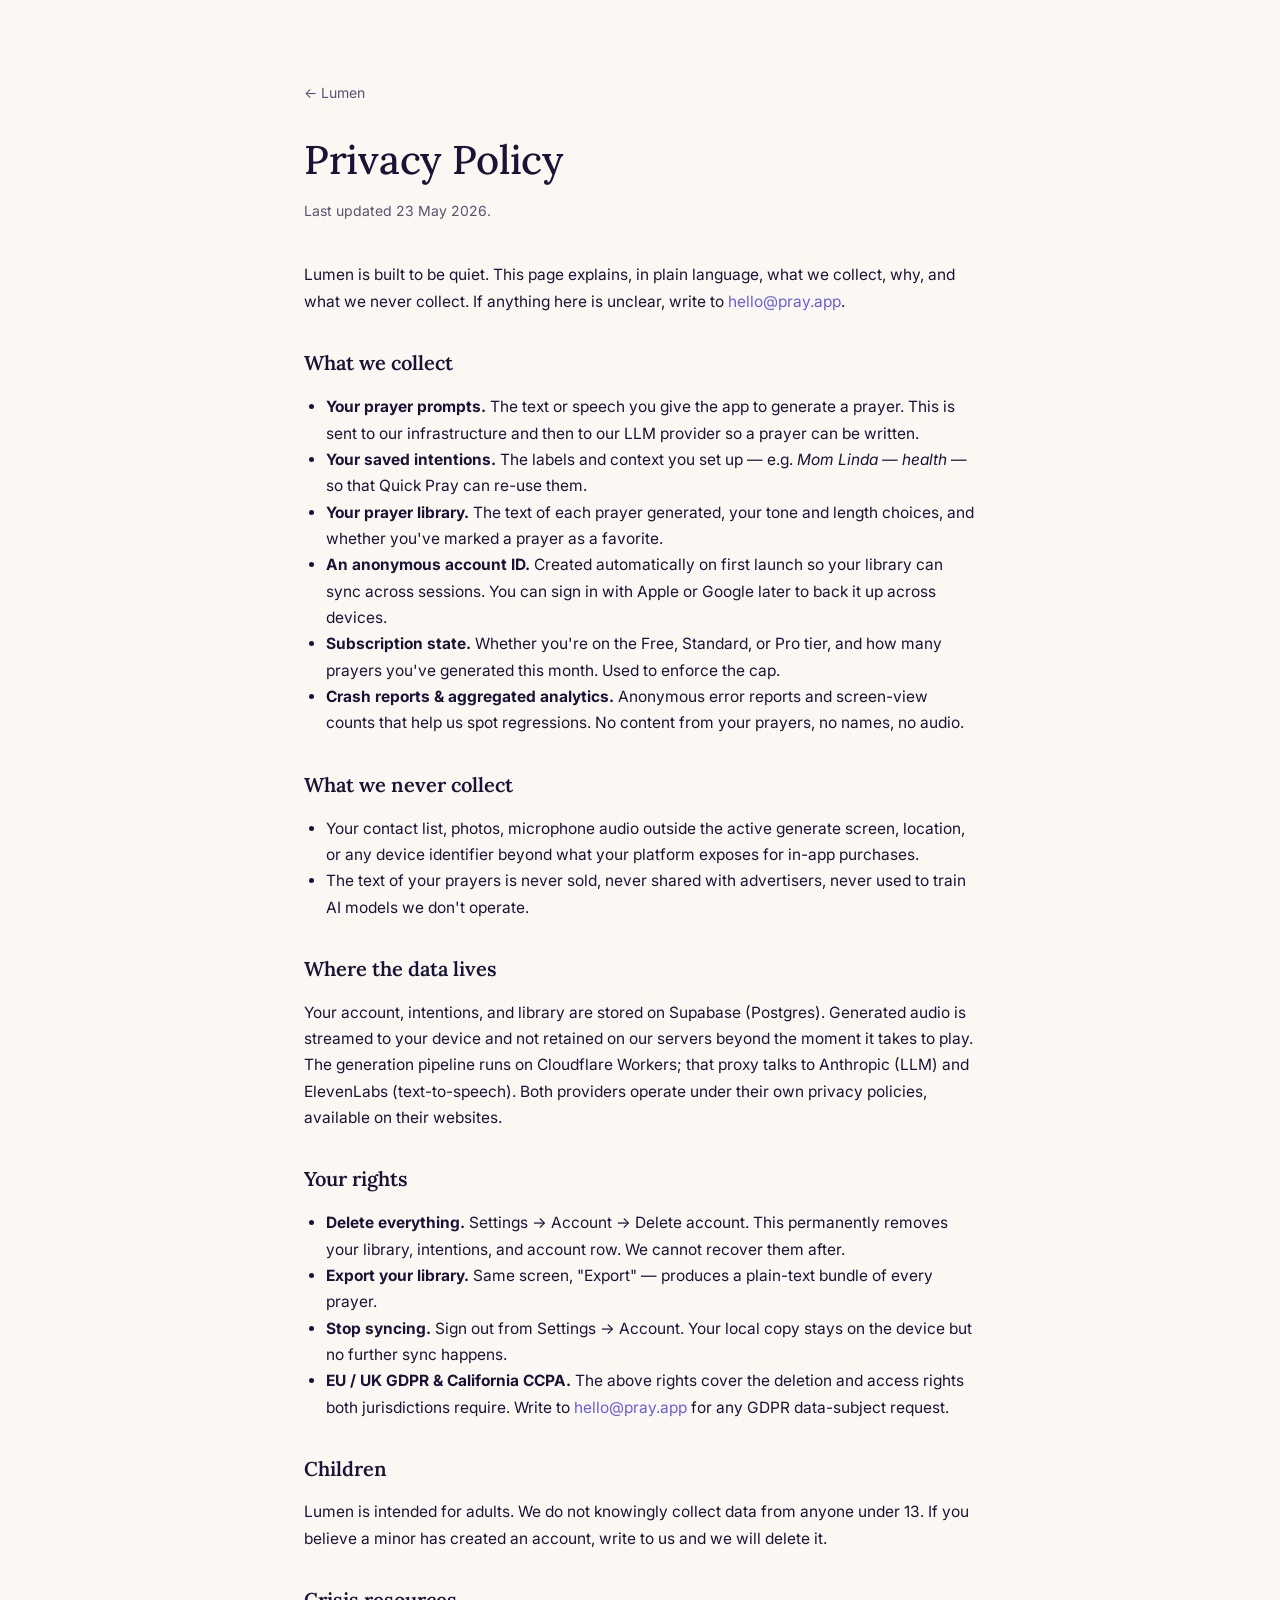
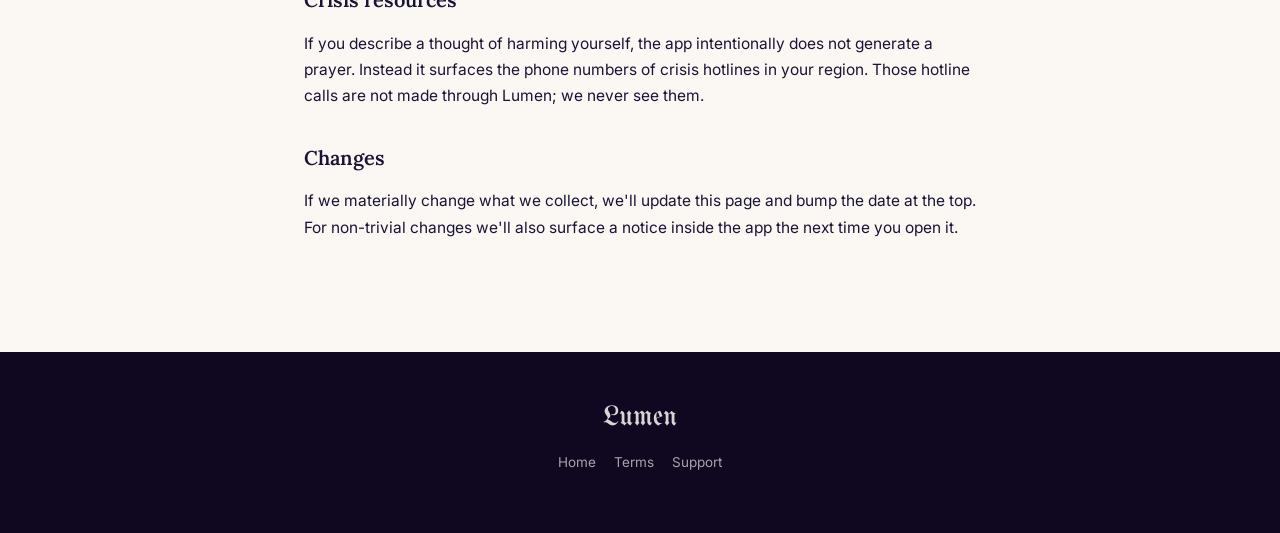
==== privacy.html @ 2f71410c "Lumen — landing, privacy, terms, support" ====
<!doctype html>
<html lang="en">
<head>
<meta charset="utf-8">
<meta name="viewport" content="width=device-width, initial-scale=1">
<title>Privacy Policy — Lumen</title>
<meta name="description" content="What Lumen collects, what it doesn't, and your rights.">
<meta name="theme-color" content="#0F0820">
<link rel="icon" href="/assets/favicon.svg" type="image/svg+xml">
<link rel="stylesheet" href="https://fonts.googleapis.com/css2?family=Inter:wght@400;500;600&family=Lora:wght@400;500;600&family=UnifrakturMaguntia&display=swap">
<link rel="stylesheet" href="/assets/style.css">
</head>
<body>

<article class="longform">
  <a href="/" class="back">← Lumen</a>
  <h1>Privacy Policy</h1>
  <p class="updated">Last updated 23 May 2026.</p>

  <p>Lumen is built to be quiet. This page explains, in plain language, what we collect, why, and what we never collect. If anything here is unclear, write to <a href="mailto:hello@pray.app">hello@pray.app</a>.</p>

  <h2>What we collect</h2>
  <ul>
    <li><strong>Your prayer prompts.</strong> The text or speech you give the app to generate a prayer. This is sent to our infrastructure and then to our LLM provider so a prayer can be written.</li>
    <li><strong>Your saved intentions.</strong> The labels and context you set up — e.g. <em>Mom Linda — health</em> — so that Quick Pray can re-use them.</li>
    <li><strong>Your prayer library.</strong> The text of each prayer generated, your tone and length choices, and whether you've marked a prayer as a favorite.</li>
    <li><strong>An anonymous account ID.</strong> Created automatically on first launch so your library can sync across sessions. You can sign in with Apple or Google later to back it up across devices.</li>
    <li><strong>Subscription state.</strong> Whether you're on the Free, Standard, or Pro tier, and how many prayers you've generated this month. Used to enforce the cap.</li>
    <li><strong>Crash reports &amp; aggregated analytics.</strong> Anonymous error reports and screen-view counts that help us spot regressions. No content from your prayers, no names, no audio.</li>
  </ul>

  <h2>What we never collect</h2>
  <ul>
    <li>Your contact list, photos, microphone audio outside the active generate screen, location, or any device identifier beyond what your platform exposes for in-app purchases.</li>
    <li>The text of your prayers is never sold, never shared with advertisers, never used to train AI models we don't operate.</li>
  </ul>

  <h2>Where the data lives</h2>
  <p>Your account, intentions, and library are stored on Supabase (Postgres). Generated audio is streamed to your device and not retained on our servers beyond the moment it takes to play. The generation pipeline runs on Cloudflare Workers; that proxy talks to Anthropic (LLM) and ElevenLabs (text-to-speech). Both providers operate under their own privacy policies, available on their websites.</p>

  <h2>Your rights</h2>
  <ul>
    <li><strong>Delete everything.</strong> Settings → Account → Delete account. This permanently removes your library, intentions, and account row. We cannot recover them after.</li>
    <li><strong>Export your library.</strong> Same screen, "Export" — produces a plain-text bundle of every prayer.</li>
    <li><strong>Stop syncing.</strong> Sign out from Settings → Account. Your local copy stays on the device but no further sync happens.</li>
    <li><strong>EU / UK GDPR &amp; California CCPA.</strong> The above rights cover the deletion and access rights both jurisdictions require. Write to <a href="mailto:hello@pray.app">hello@pray.app</a> for any GDPR data-subject request.</li>
  </ul>

  <h2>Children</h2>
  <p>Lumen is intended for adults. We do not knowingly collect data from anyone under 13. If you believe a minor has created an account, write to us and we will delete it.</p>

  <h2>Crisis resources</h2>
  <p>If you describe a thought of harming yourself, the app intentionally does not generate a prayer. Instead it surfaces the phone numbers of crisis hotlines in your region. Those hotline calls are not made through Lumen; we never see them.</p>

  <h2>Changes</h2>
  <p>If we materially change what we collect, we'll update this page and bump the date at the top. For non-trivial changes we'll also surface a notice inside the app the next time you open it.</p>
</article>

<footer>
  <span class="word-mini">Lumen</span>
  <nav>
    <a href="/">Home</a>
    <a href="/terms.html">Terms</a>
    <a href="/support.html">Support</a>
  </nav>
</footer>

</body>
</html>
---- assets/style.css ----
/* Pray — single-product landing styles.
   Mirrors the in-app theme: violet primary, parchment cream, Lora
   serif for headings, Inter for body. */

:root {
  --violet: #6B5DD8;
  --violet-deep: #3C1E6E;
  --indigo: #180E38;
  --indigo-deeper: #0F0820;
  --cream: #FBF8F3;
  --cream-soft: #F3EFE7;
  --ink: #1A1336;
  --ink-soft: #5B5070;
  --gold: #C9A961;
  --line: rgba(26, 19, 54, 0.08);

  --font-display: 'Lora', 'Iowan Old Style', Georgia, serif;
  --font-body: 'Inter', -apple-system, BlinkMacSystemFont,
               'Segoe UI', Roboto, sans-serif;
  --font-blackletter: 'UnifrakturMaguntia', 'Old English Text MT', serif;

  --max-w: 920px;
  --r-md: 14px;
}

* { box-sizing: border-box; }
html, body { margin: 0; padding: 0; }

body {
  font-family: var(--font-body);
  color: var(--ink);
  background: var(--cream);
  line-height: 1.55;
  -webkit-font-smoothing: antialiased;
  font-feature-settings: 'kern' 1, 'liga' 1;
}

a {
  color: var(--violet);
  text-decoration: none;
  border-bottom: 1px solid transparent;
  transition: border-color 120ms ease;
}
a:hover { border-bottom-color: currentColor; }

.container {
  max-width: var(--max-w);
  margin: 0 auto;
  padding: 0 24px;
}

/* --- Hero --- */
.hero {
  background:
    radial-gradient(circle at 50% 35%, rgba(107, 93, 216, 0.85), transparent 60%),
    linear-gradient(180deg, var(--indigo) 0%, var(--indigo-deeper) 100%);
  color: var(--cream);
  padding: 96px 24px 80px;
  text-align: center;
  position: relative;
  overflow: hidden;
}
.hero nav {
  position: absolute;
  top: 24px; left: 0; right: 0;
  display: flex;
  justify-content: center;
  gap: 28px;
  font-size: 14px;
  font-weight: 500;
  letter-spacing: 0.4px;
}
.hero nav a {
  color: rgba(251, 248, 243, 0.7);
  border: none;
}
.hero nav a:hover { color: var(--cream); }

.wordmark {
  font-family: var(--font-blackletter);
  font-size: clamp(72px, 12vw, 128px);
  line-height: 1;
  letter-spacing: 1px;
  color: var(--cream);
  margin: 24px 0 12px;
}

.hero h1 {
  font-family: var(--font-display);
  font-size: clamp(28px, 4.4vw, 44px);
  font-weight: 500;
  line-height: 1.18;
  letter-spacing: -0.4px;
  margin: 12px auto 16px;
  max-width: 18ch;
  color: var(--cream);
}

.hero p.lead {
  font-size: clamp(16px, 2.1vw, 19px);
  line-height: 1.55;
  max-width: 30ch;
  margin: 0 auto 36px;
  color: rgba(251, 248, 243, 0.78);
}

.cta-row {
  display: flex;
  gap: 12px;
  justify-content: center;
  flex-wrap: wrap;
}
.cta {
  display: inline-flex;
  align-items: center;
  gap: 8px;
  background: var(--cream);
  color: var(--indigo-deeper);
  padding: 12px 22px;
  border-radius: 999px;
  font-weight: 600;
  font-size: 15px;
  border: none;
}
.cta.outline {
  background: transparent;
  color: var(--cream);
  border: 1px solid rgba(251, 248, 243, 0.4);
}

/* --- Sections --- */
section { padding: 88px 24px; }
section h2 {
  font-family: var(--font-display);
  font-size: clamp(26px, 3.4vw, 36px);
  font-weight: 500;
  letter-spacing: -0.3px;
  line-height: 1.2;
  margin: 0 auto 12px;
  text-align: center;
  max-width: 22ch;
}
section .sub {
  text-align: center;
  color: var(--ink-soft);
  max-width: 50ch;
  margin: 0 auto 56px;
  font-size: 16px;
}

.steps,
.why-grid,
.pricing-grid {
  display: grid;
  gap: 20px;
  max-width: var(--max-w);
  margin: 0 auto;
}
.steps { grid-template-columns: repeat(auto-fit, minmax(220px, 1fr)); }
.why-grid { grid-template-columns: repeat(auto-fit, minmax(260px, 1fr)); }
.pricing-grid { grid-template-columns: repeat(auto-fit, minmax(260px, 1fr)); }

.step, .why-card, .tier {
  background: white;
  border-radius: var(--r-md);
  padding: 28px;
  border: 1px solid var(--line);
}
.tier { padding: 32px; display: flex; flex-direction: column; }
.step .num {
  font-family: var(--font-display);
  font-size: 36px;
  font-weight: 500;
  color: var(--violet);
  line-height: 1;
  margin-bottom: 12px;
}
.step h3, .why-card h3 {
  font-family: var(--font-display);
  font-size: 18px;
  font-weight: 600;
  margin: 0 0 8px;
}
.step p, .why-card p {
  margin: 0;
  color: var(--ink-soft);
  font-size: 14.5px;
  line-height: 1.55;
}

.why { background: var(--cream-soft); }
.why-card { background: var(--cream); }

.tier.featured { border: 2px solid var(--violet); position: relative; }
.tier.featured::before {
  content: 'Most popular';
  position: absolute;
  top: -12px;
  left: 50%;
  transform: translateX(-50%);
  background: var(--violet);
  color: var(--cream);
  font-size: 11px;
  letter-spacing: 1px;
  font-weight: 600;
  padding: 4px 12px;
  border-radius: 999px;
  text-transform: uppercase;
}
.tier h3 {
  font-family: var(--font-display);
  font-size: 22px;
  font-weight: 500;
  margin: 0 0 6px;
}
.tier .price {
  font-family: var(--font-display);
  font-size: 32px;
  font-weight: 500;
  margin: 0 0 8px;
}
.tier .price small { font-size: 14px; color: var(--ink-soft); font-weight: 400; }
.tier ul {
  list-style: none;
  padding: 0;
  margin: 12px 0 0;
  font-size: 14.5px;
  color: var(--ink-soft);
}
.tier ul li {
  padding: 6px 0;
  border-bottom: 1px solid var(--line);
}
.tier ul li:last-child { border-bottom: none; }

footer {
  background: var(--indigo-deeper);
  color: rgba(251, 248, 243, 0.6);
  text-align: center;
  padding: 44px 24px;
  font-size: 13.5px;
}
footer .word-mini {
  font-family: var(--font-blackletter);
  font-size: 28px;
  color: rgba(251, 248, 243, 0.85);
  display: block;
  margin-bottom: 12px;
}
footer nav {
  display: flex;
  justify-content: center;
  gap: 18px;
  flex-wrap: wrap;
  margin-bottom: 16px;
}
footer nav a {
  color: rgba(251, 248, 243, 0.65);
  border: none;
}
footer nav a:hover { color: var(--cream); }

/* Long-form pages */
.longform { max-width: 720px; margin: 0 auto; padding: 80px 24px 96px; }
.longform h1 {
  font-family: var(--font-display);
  font-size: clamp(28px, 4vw, 40px);
  font-weight: 500;
  letter-spacing: -0.3px;
  margin: 0 0 8px;
}
.longform .updated { color: var(--ink-soft); font-size: 14px; margin: 0 0 40px; }
.longform h2 {
  font-family: var(--font-display);
  font-size: 20px;
  font-weight: 600;
  margin: 32px 0 8px;
}
.longform p, .longform li {
  font-size: 15.5px;
  line-height: 1.7;
  color: var(--ink);
}
.longform ul { padding-left: 22px; }
.longform .back { display: inline-block; margin-bottom: 24px; font-size: 14px; color: var(--ink-soft); }

@media (prefers-color-scheme: dark) {
  body { background: var(--indigo-deeper); color: var(--cream); }
  .why { background: var(--indigo); }
  .why-card, .tier, .step { background: rgba(251, 248, 243, 0.04); border-color: rgba(251, 248, 243, 0.12); }
  .why-card p, .step p, .tier ul { color: rgba(251, 248, 243, 0.7); }
  .tier ul li { border-color: rgba(251, 248, 243, 0.08); }
  .longform { color: var(--cream); }
  .longform .updated { color: rgba(251, 248, 243, 0.6); }
  .longform h1, .longform h2 { color: var(--cream); }
  .longform p, .longform li { color: rgba(251, 248, 243, 0.8); }
  .longform a { color: #9B8FD1; }
}
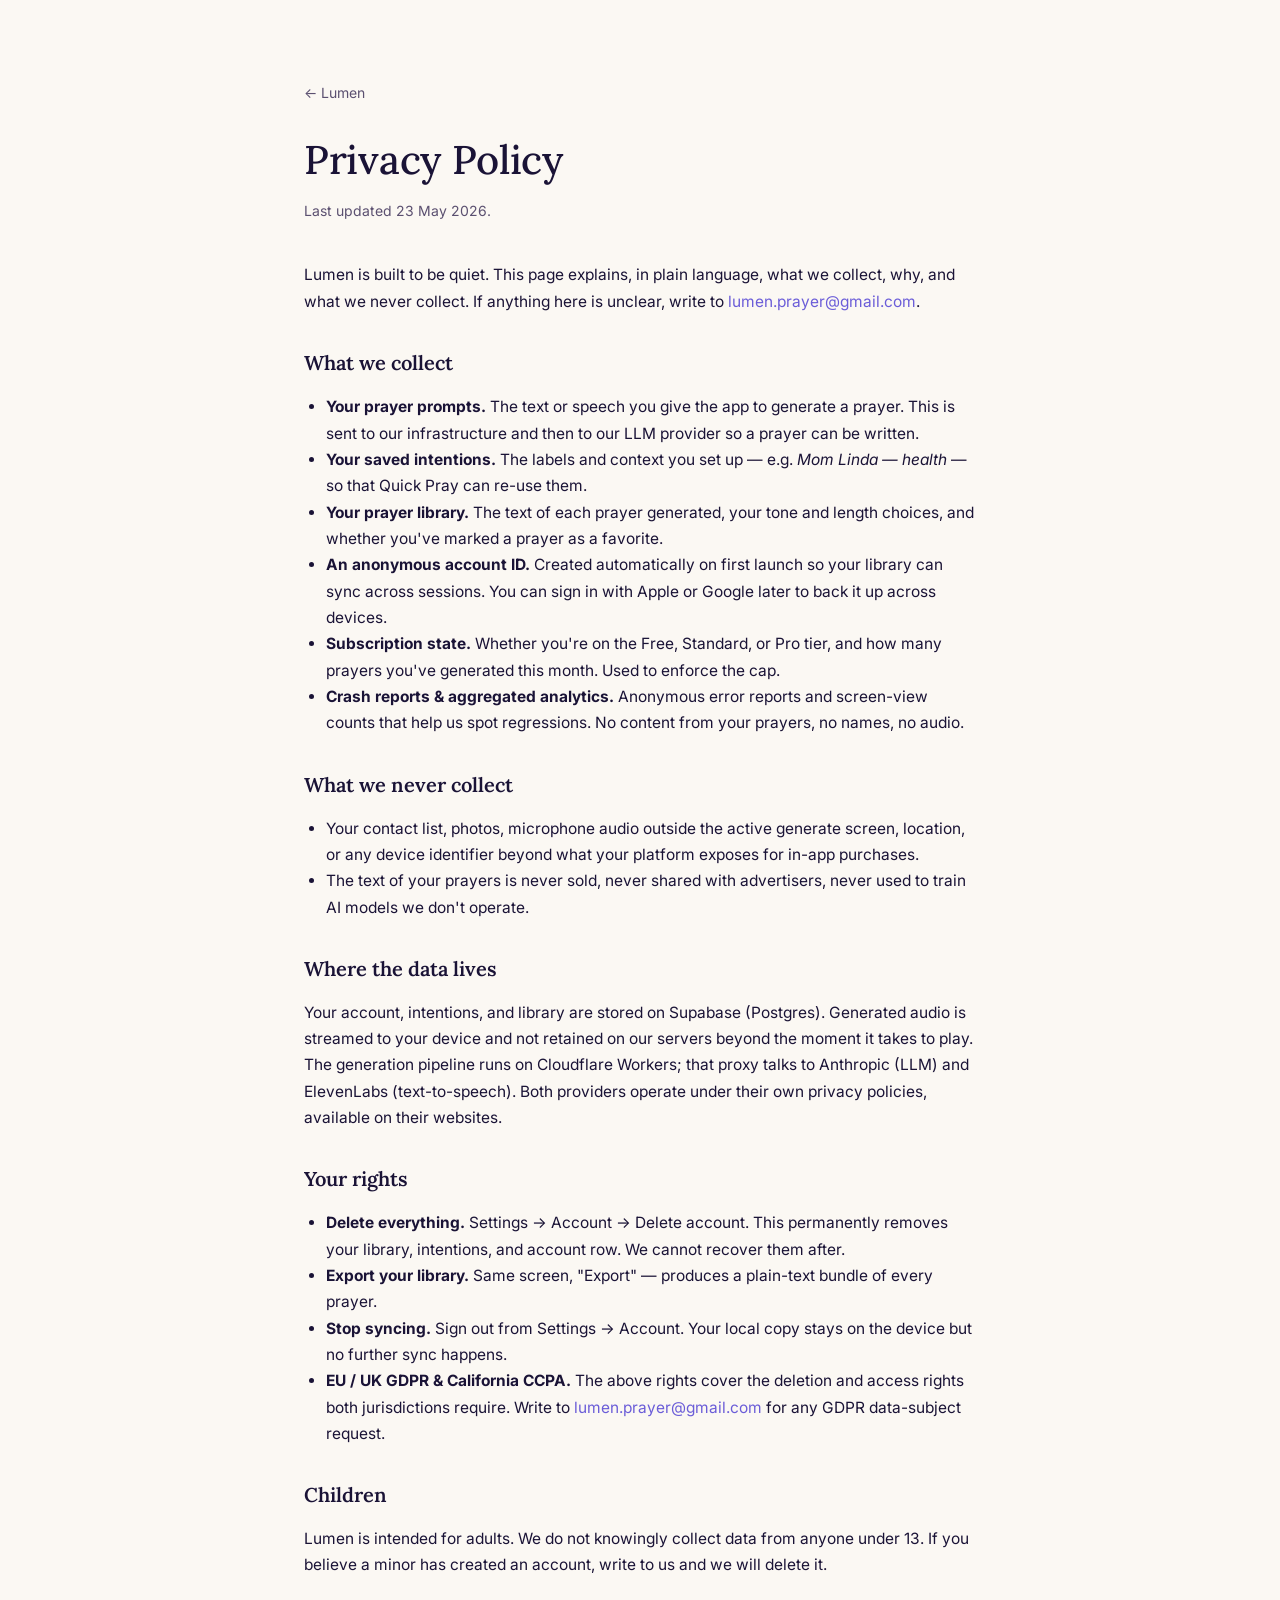
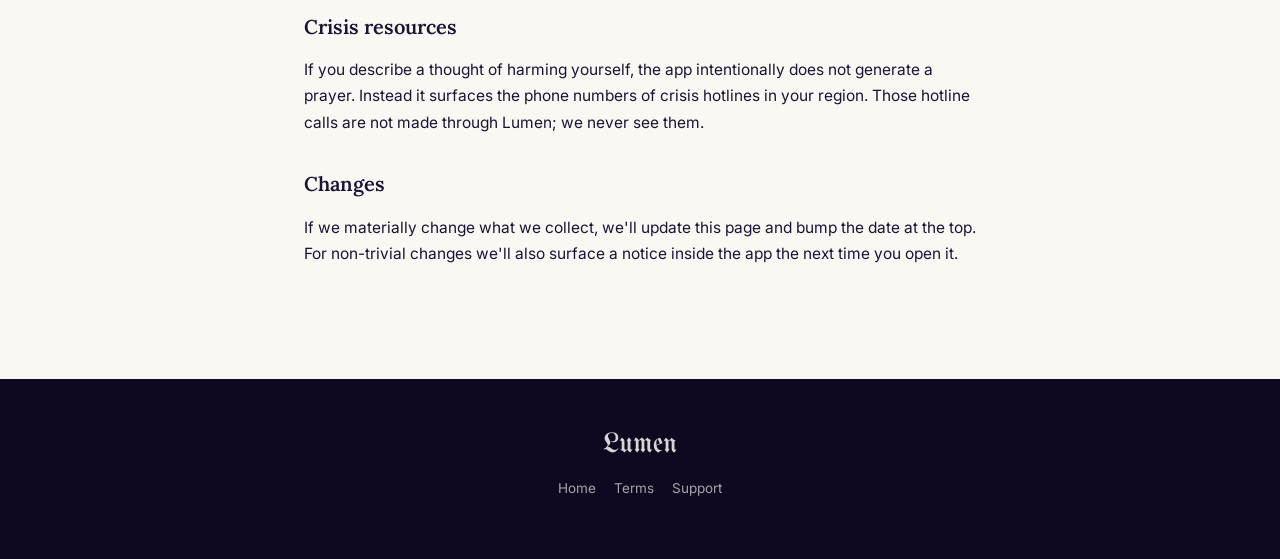
==== commit 04a3bdc6: "Contact email → lumen.prayer@gmail.com" ====
--- a/privacy.html
+++ b/privacy.html
@@ -6,18 +6,18 @@
 <title>Privacy Policy — Lumen</title>
 <meta name="description" content="What Lumen collects, what it doesn't, and your rights.">
 <meta name="theme-color" content="#0F0820">
-<link rel="icon" href="/assets/favicon.svg" type="image/svg+xml">
+<link rel="icon" href="assets/favicon.svg" type="image/svg+xml">
 <link rel="stylesheet" href="https://fonts.googleapis.com/css2?family=Inter:wght@400;500;600&family=Lora:wght@400;500;600&family=UnifrakturMaguntia&display=swap">
-<link rel="stylesheet" href="/assets/style.css">
+<link rel="stylesheet" href="assets/style.css">
 </head>
 <body>
 
 <article class="longform">
-  <a href="/" class="back">← Lumen</a>
+  <a href="./" class="back">← Lumen</a>
   <h1>Privacy Policy</h1>
   <p class="updated">Last updated 23 May 2026.</p>
 
-  <p>Lumen is built to be quiet. This page explains, in plain language, what we collect, why, and what we never collect. If anything here is unclear, write to <a href="mailto:hello@pray.app">hello@pray.app</a>.</p>
+  <p>Lumen is built to be quiet. This page explains, in plain language, what we collect, why, and what we never collect. If anything here is unclear, write to <a href="mailto:lumen.prayer@gmail.com">lumen.prayer@gmail.com</a>.</p>
 
   <h2>What we collect</h2>
   <ul>
@@ -43,7 +43,7 @@
     <li><strong>Delete everything.</strong> Settings → Account → Delete account. This permanently removes your library, intentions, and account row. We cannot recover them after.</li>
     <li><strong>Export your library.</strong> Same screen, "Export" — produces a plain-text bundle of every prayer.</li>
     <li><strong>Stop syncing.</strong> Sign out from Settings → Account. Your local copy stays on the device but no further sync happens.</li>
-    <li><strong>EU / UK GDPR &amp; California CCPA.</strong> The above rights cover the deletion and access rights both jurisdictions require. Write to <a href="mailto:hello@pray.app">hello@pray.app</a> for any GDPR data-subject request.</li>
+    <li><strong>EU / UK GDPR &amp; California CCPA.</strong> The above rights cover the deletion and access rights both jurisdictions require. Write to <a href="mailto:lumen.prayer@gmail.com">lumen.prayer@gmail.com</a> for any GDPR data-subject request.</li>
   </ul>
 
   <h2>Children</h2>
@@ -59,9 +59,9 @@
 <footer>
   <span class="word-mini">Lumen</span>
   <nav>
-    <a href="/">Home</a>
-    <a href="/terms.html">Terms</a>
-    <a href="/support.html">Support</a>
+    <a href="./">Home</a>
+    <a href="terms.html">Terms</a>
+    <a href="support.html">Support</a>
   </nav>
 </footer>
 
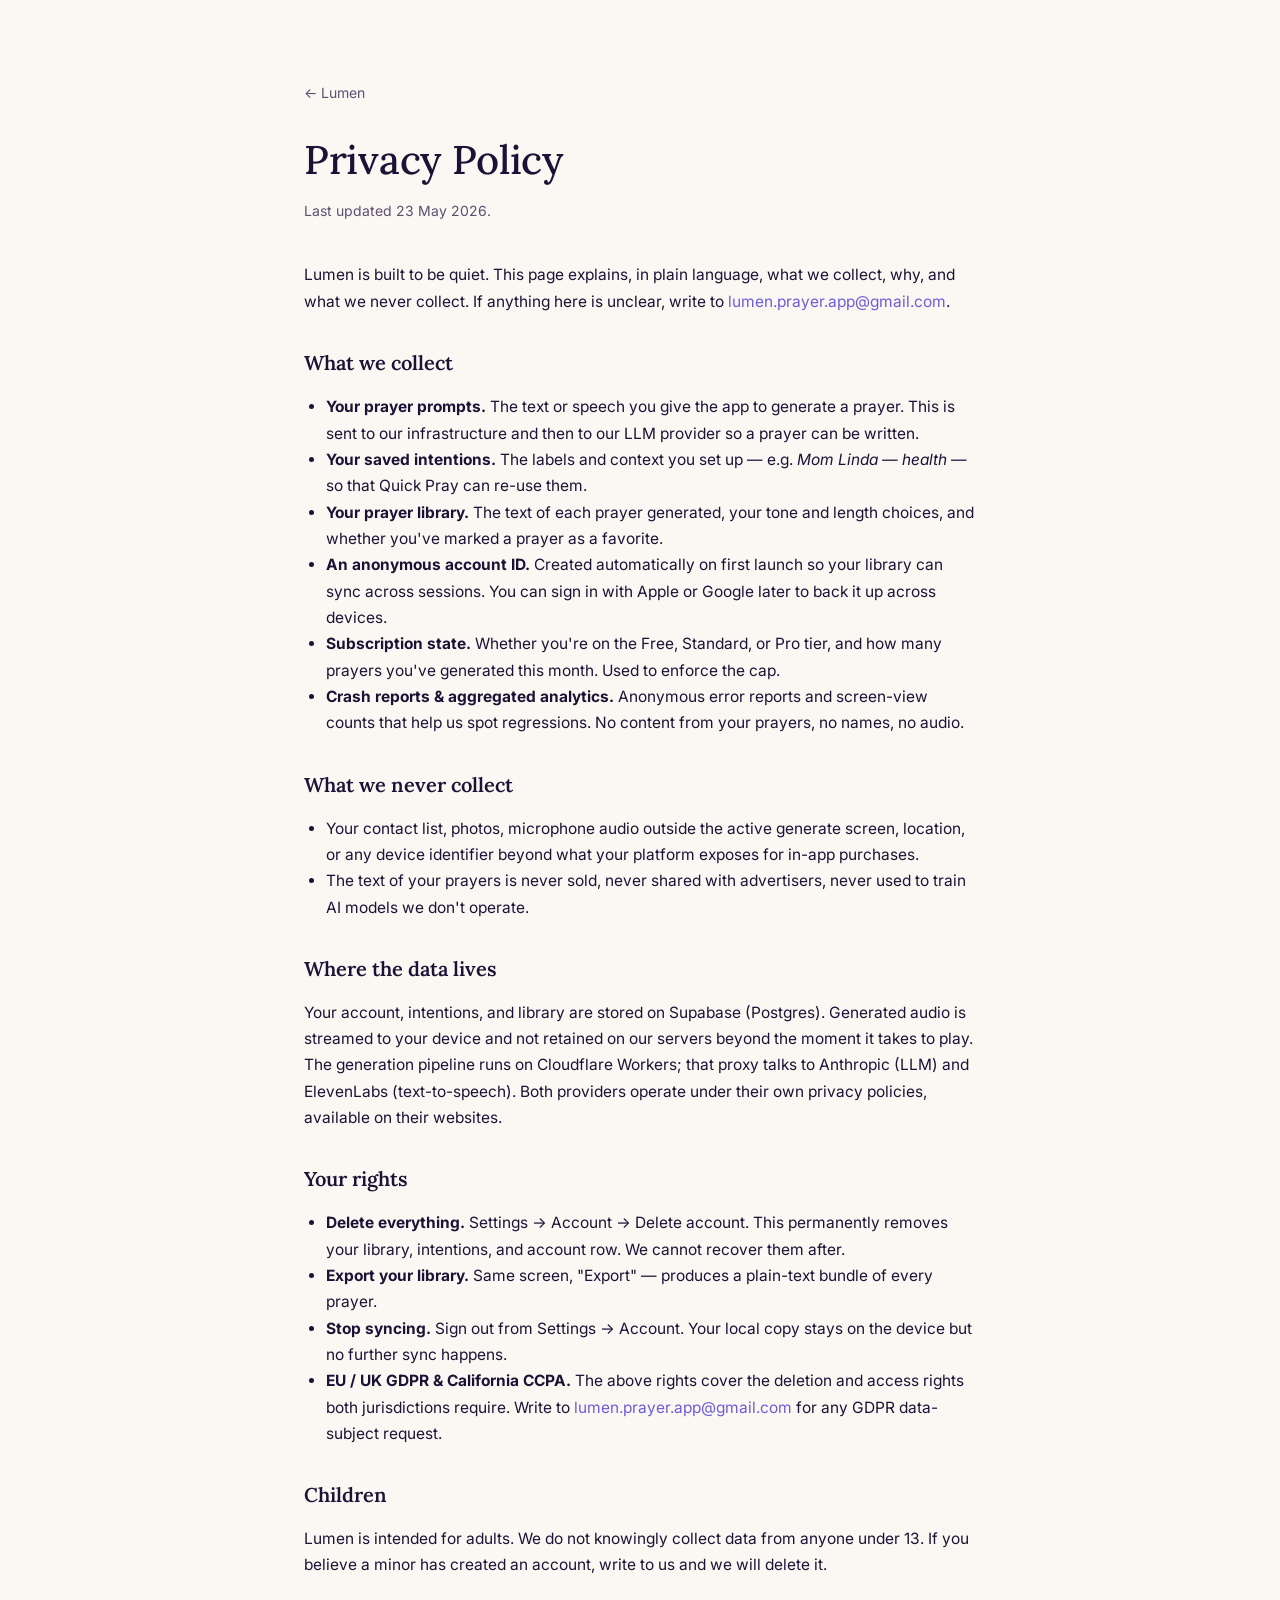
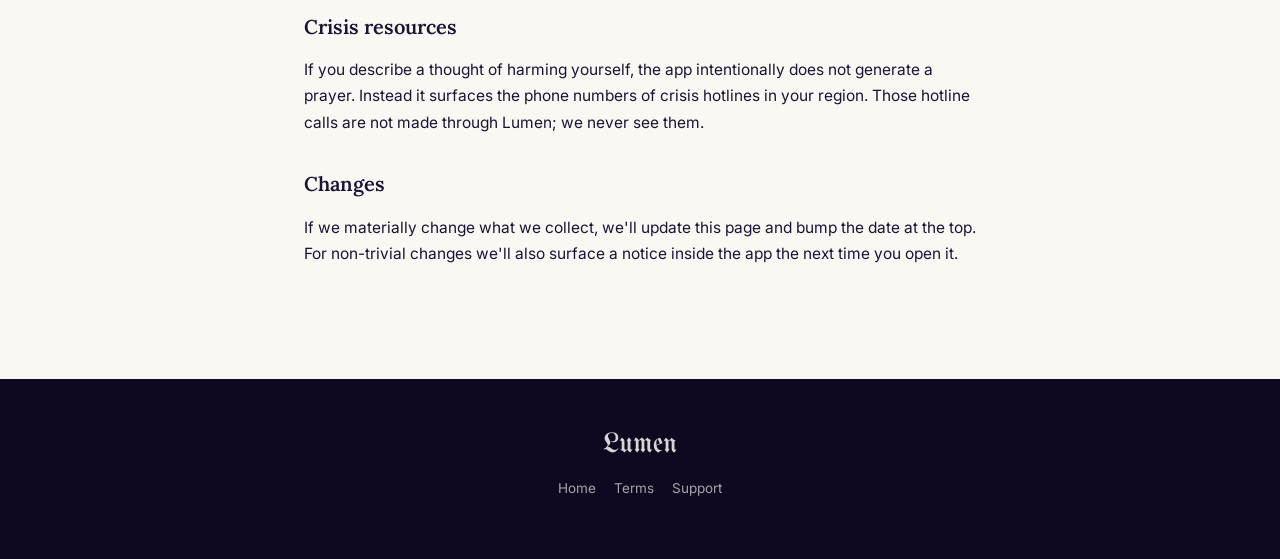
==== commit 1be518e8: "Contact email → lumen.prayer.app@gmail.com" ====
--- a/privacy.html
+++ b/privacy.html
@@ -17,7 +17,7 @@
   <h1>Privacy Policy</h1>
   <p class="updated">Last updated 23 May 2026.</p>
 
-  <p>Lumen is built to be quiet. This page explains, in plain language, what we collect, why, and what we never collect. If anything here is unclear, write to <a href="mailto:lumen.prayer@gmail.com">lumen.prayer@gmail.com</a>.</p>
+  <p>Lumen is built to be quiet. This page explains, in plain language, what we collect, why, and what we never collect. If anything here is unclear, write to <a href="mailto:lumen.prayer.app@gmail.com">lumen.prayer.app@gmail.com</a>.</p>
 
   <h2>What we collect</h2>
   <ul>
@@ -43,7 +43,7 @@
     <li><strong>Delete everything.</strong> Settings → Account → Delete account. This permanently removes your library, intentions, and account row. We cannot recover them after.</li>
     <li><strong>Export your library.</strong> Same screen, "Export" — produces a plain-text bundle of every prayer.</li>
     <li><strong>Stop syncing.</strong> Sign out from Settings → Account. Your local copy stays on the device but no further sync happens.</li>
-    <li><strong>EU / UK GDPR &amp; California CCPA.</strong> The above rights cover the deletion and access rights both jurisdictions require. Write to <a href="mailto:lumen.prayer@gmail.com">lumen.prayer@gmail.com</a> for any GDPR data-subject request.</li>
+    <li><strong>EU / UK GDPR &amp; California CCPA.</strong> The above rights cover the deletion and access rights both jurisdictions require. Write to <a href="mailto:lumen.prayer.app@gmail.com">lumen.prayer.app@gmail.com</a> for any GDPR data-subject request.</li>
   </ul>
 
   <h2>Children</h2>
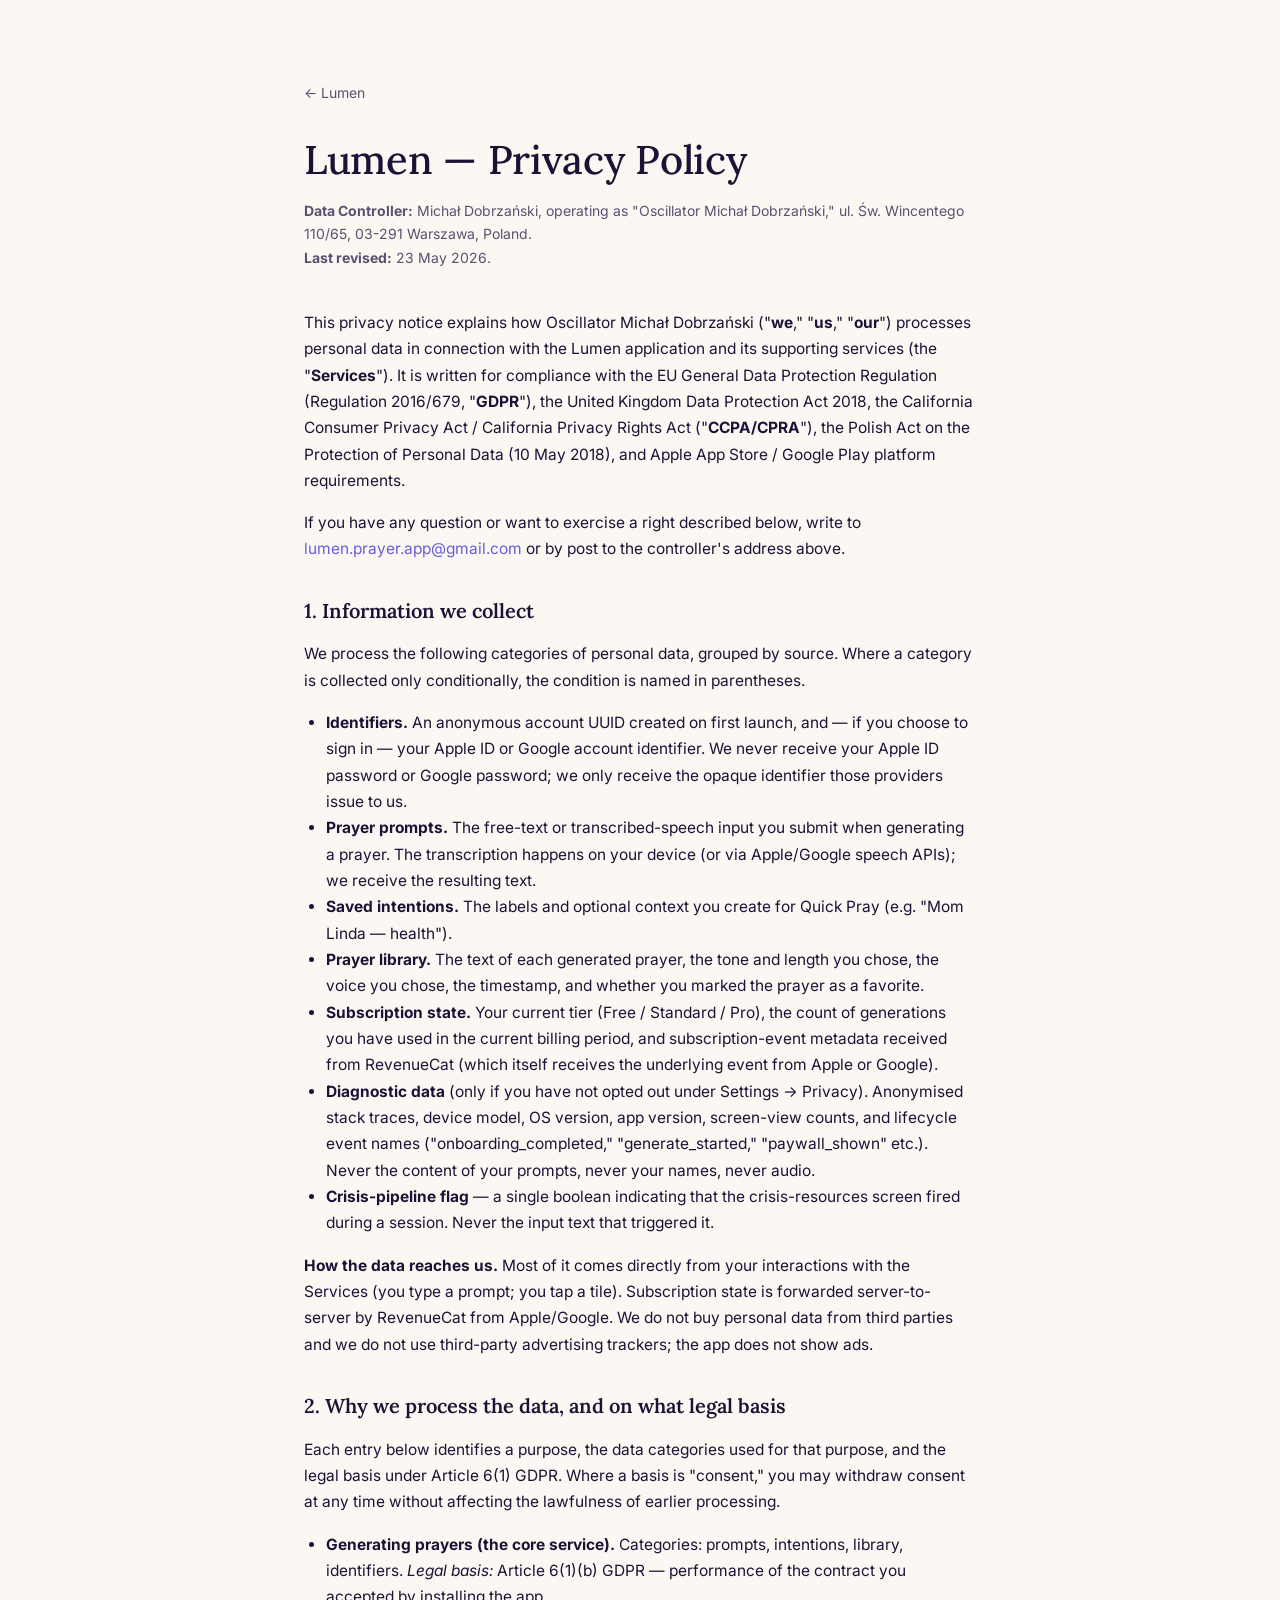
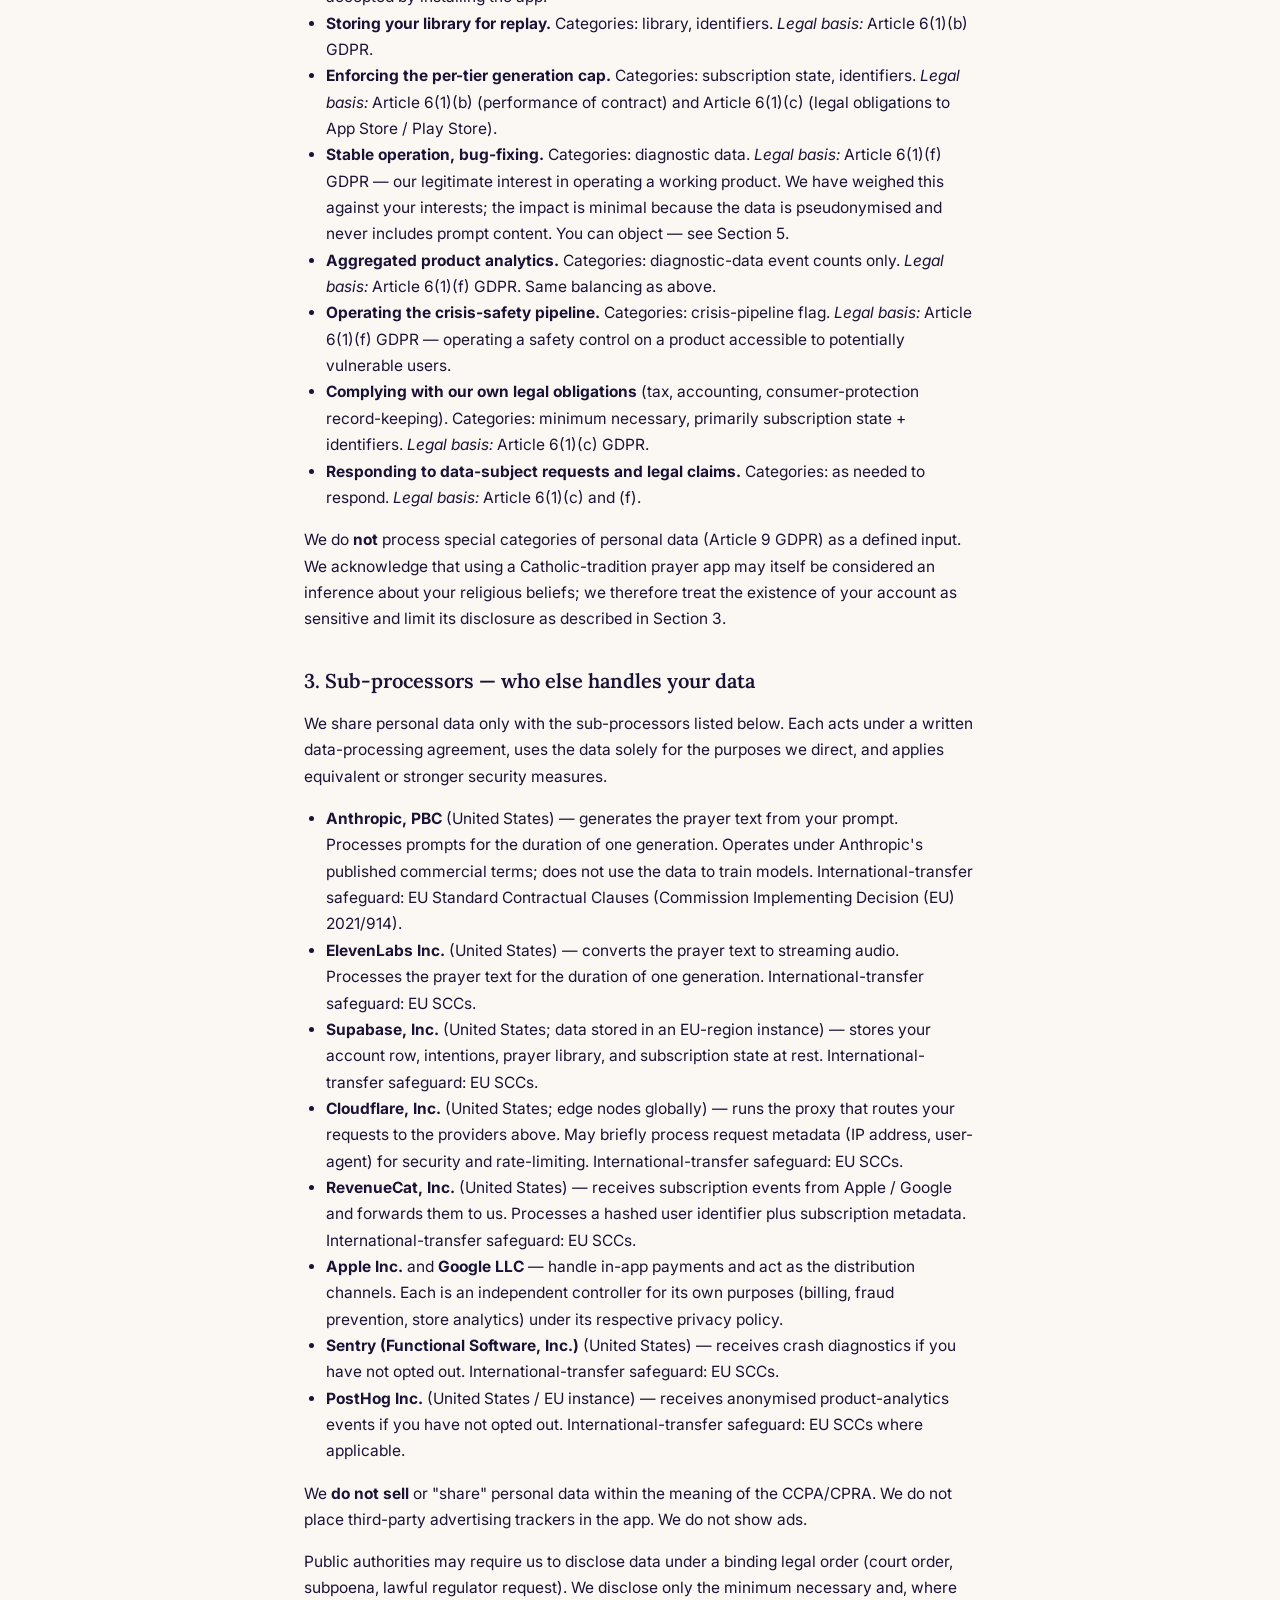
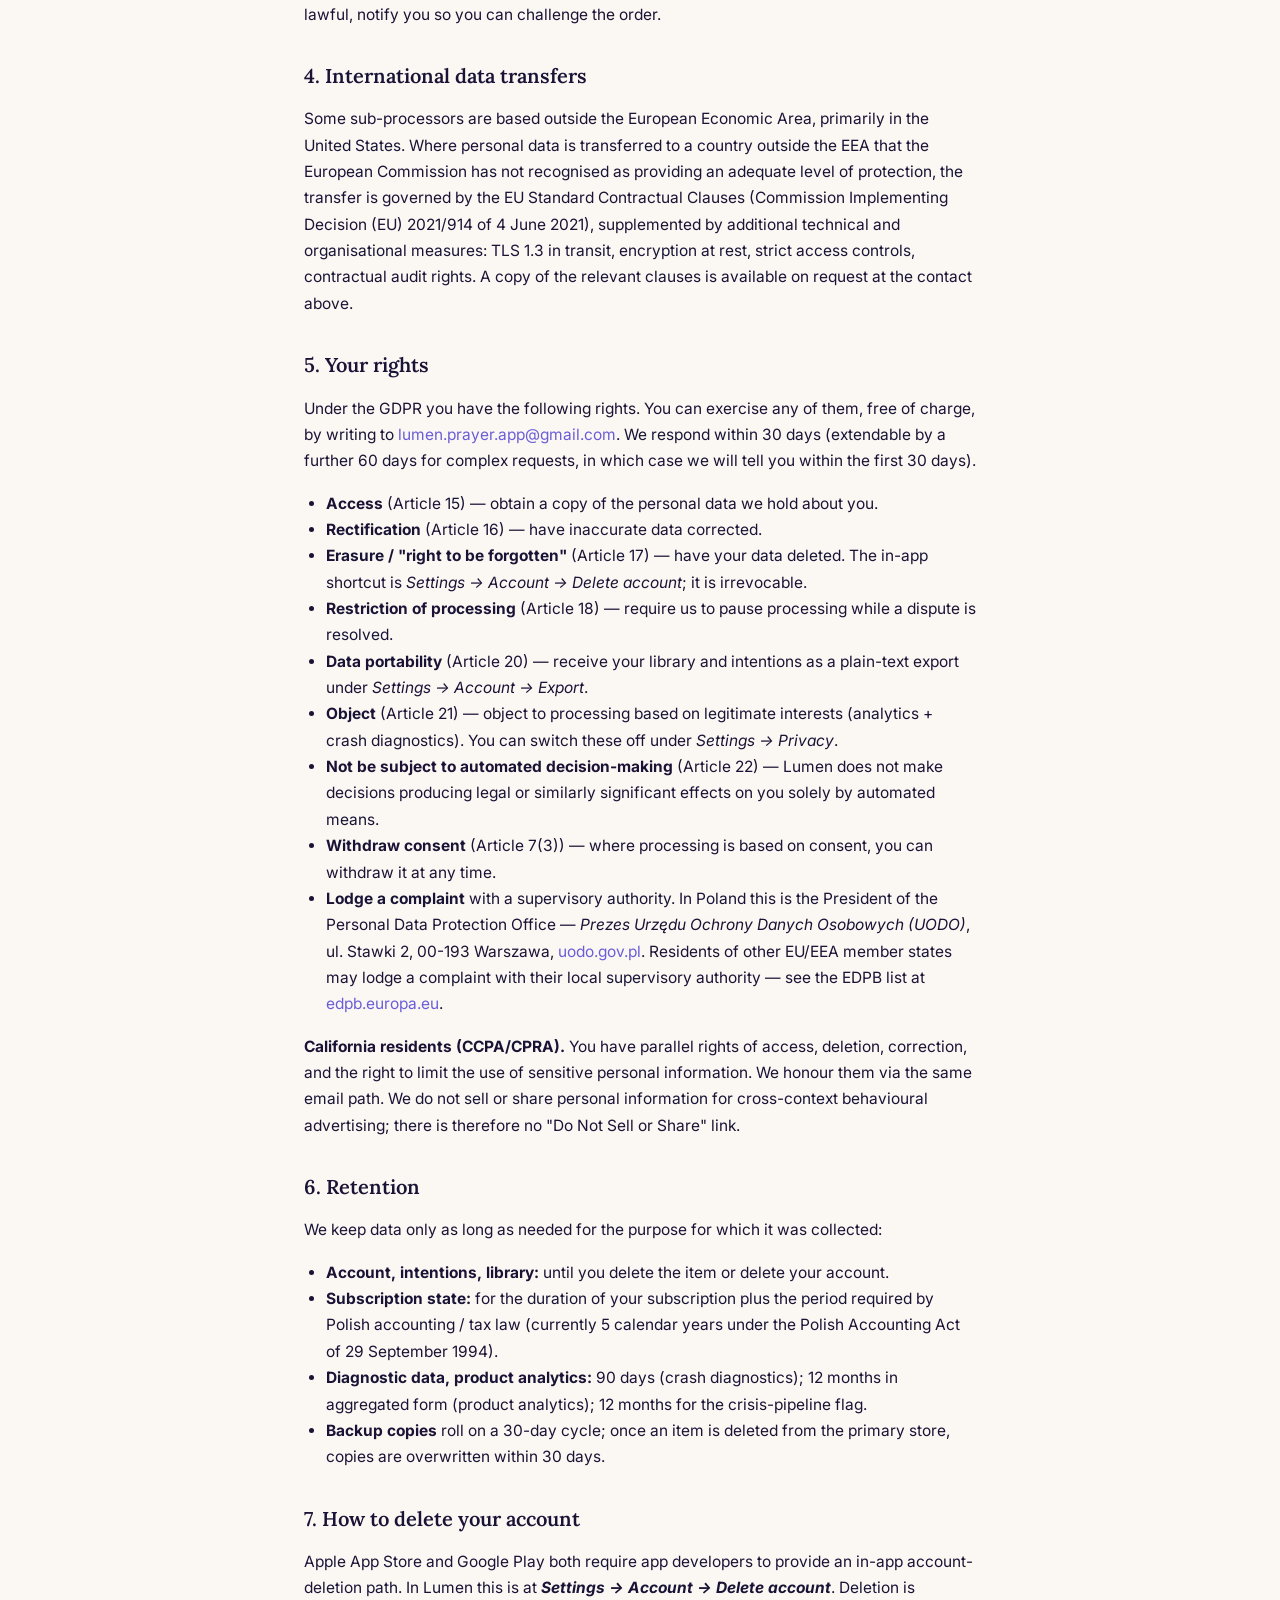
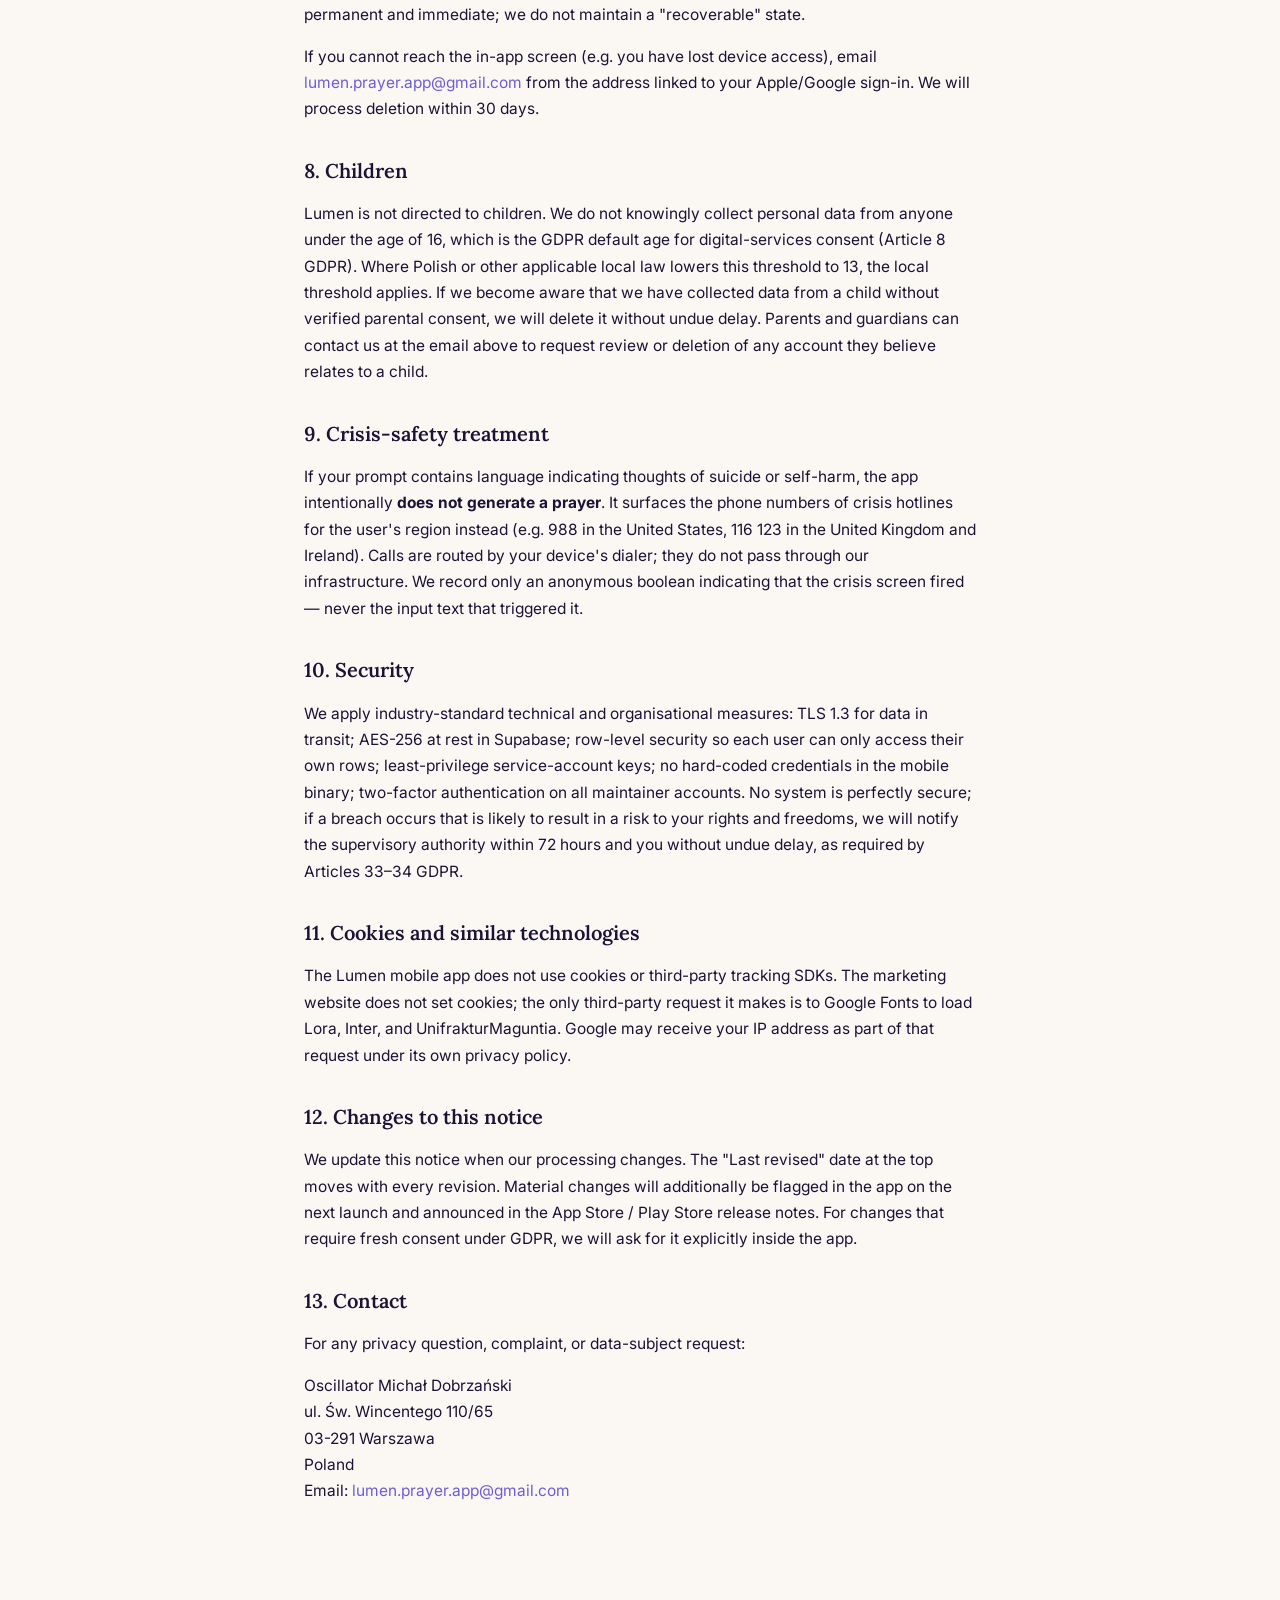
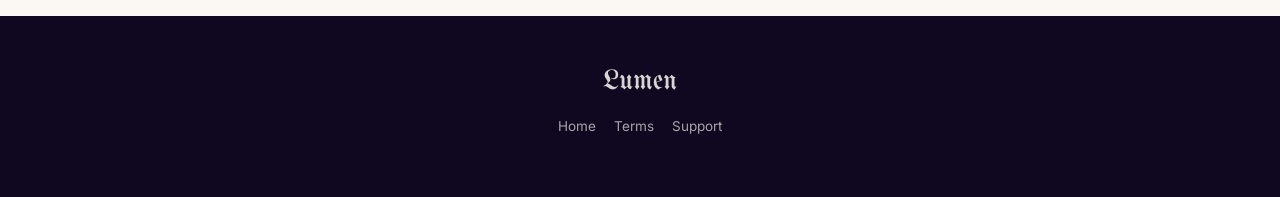
==== commit 6f21afa2: "Rewrite privacy + terms to GDPR + Polish-law standard Modeled after the planter precedent; adapted f" ====
--- a/privacy.html
+++ b/privacy.html
@@ -4,7 +4,7 @@
 <meta charset="utf-8">
 <meta name="viewport" content="width=device-width, initial-scale=1">
 <title>Privacy Policy — Lumen</title>
-<meta name="description" content="What Lumen collects, what it doesn't, and your rights.">
+<meta name="description" content="Lumen privacy notice — controller, processors, legal bases, your rights, account deletion, crisis-safety treatment.">
 <meta name="theme-color" content="#0F0820">
 <link rel="icon" href="assets/favicon.svg" type="image/svg+xml">
 <link rel="stylesheet" href="https://fonts.googleapis.com/css2?family=Inter:wght@400;500;600&family=Lora:wght@400;500;600&family=UnifrakturMaguntia&display=swap">
@@ -14,46 +14,115 @@
 
 <article class="longform">
   <a href="./" class="back">← Lumen</a>
-  <h1>Privacy Policy</h1>
-  <p class="updated">Last updated 23 May 2026.</p>
+  <h1>Lumen — Privacy Policy</h1>
+  <p class="updated"><strong>Data Controller:</strong> Michał Dobrzański, operating as "Oscillator Michał Dobrzański," ul. Św. Wincentego 110/65, 03-291 Warszawa, Poland.<br>
+  <strong>Last revised:</strong> 23 May 2026.</p>
 
-  <p>Lumen is built to be quiet. This page explains, in plain language, what we collect, why, and what we never collect. If anything here is unclear, write to <a href="mailto:lumen.prayer.app@gmail.com">lumen.prayer.app@gmail.com</a>.</p>
+  <p>This privacy notice explains how Oscillator Michał Dobrzański ("<strong>we</strong>," "<strong>us</strong>," "<strong>our</strong>") processes personal data in connection with the Lumen application and its supporting services (the "<strong>Services</strong>"). It is written for compliance with the EU General Data Protection Regulation (Regulation 2016/679, "<strong>GDPR</strong>"), the United Kingdom Data Protection Act 2018, the California Consumer Privacy Act / California Privacy Rights Act ("<strong>CCPA/CPRA</strong>"), the Polish Act on the Protection of Personal Data (10 May 2018), and Apple App Store / Google Play platform requirements.</p>
 
-  <h2>What we collect</h2>
+  <p>If you have any question or want to exercise a right described below, write to <a href="mailto:lumen.prayer.app@gmail.com">lumen.prayer.app@gmail.com</a> or by post to the controller's address above.</p>
+
+  <h2>1. Information we collect</h2>
+  <p>We process the following categories of personal data, grouped by source. Where a category is collected only conditionally, the condition is named in parentheses.</p>
   <ul>
-    <li><strong>Your prayer prompts.</strong> The text or speech you give the app to generate a prayer. This is sent to our infrastructure and then to our LLM provider so a prayer can be written.</li>
-    <li><strong>Your saved intentions.</strong> The labels and context you set up — e.g. <em>Mom Linda — health</em> — so that Quick Pray can re-use them.</li>
-    <li><strong>Your prayer library.</strong> The text of each prayer generated, your tone and length choices, and whether you've marked a prayer as a favorite.</li>
-    <li><strong>An anonymous account ID.</strong> Created automatically on first launch so your library can sync across sessions. You can sign in with Apple or Google later to back it up across devices.</li>
-    <li><strong>Subscription state.</strong> Whether you're on the Free, Standard, or Pro tier, and how many prayers you've generated this month. Used to enforce the cap.</li>
-    <li><strong>Crash reports &amp; aggregated analytics.</strong> Anonymous error reports and screen-view counts that help us spot regressions. No content from your prayers, no names, no audio.</li>
+    <li><strong>Identifiers.</strong> An anonymous account UUID created on first launch, and — if you choose to sign in — your Apple ID or Google account identifier. We never receive your Apple ID password or Google password; we only receive the opaque identifier those providers issue to us.</li>
+    <li><strong>Prayer prompts.</strong> The free-text or transcribed-speech input you submit when generating a prayer. The transcription happens on your device (or via Apple/Google speech APIs); we receive the resulting text.</li>
+    <li><strong>Saved intentions.</strong> The labels and optional context you create for Quick Pray (e.g. "Mom Linda — health").</li>
+    <li><strong>Prayer library.</strong> The text of each generated prayer, the tone and length you chose, the voice you chose, the timestamp, and whether you marked the prayer as a favorite.</li>
+    <li><strong>Subscription state.</strong> Your current tier (Free / Standard / Pro), the count of generations you have used in the current billing period, and subscription-event metadata received from RevenueCat (which itself receives the underlying event from Apple or Google).</li>
+    <li><strong>Diagnostic data</strong> (only if you have not opted out under Settings → Privacy). Anonymised stack traces, device model, OS version, app version, screen-view counts, and lifecycle event names ("onboarding_completed," "generate_started," "paywall_shown" etc.). Never the content of your prompts, never your names, never audio.</li>
+    <li><strong>Crisis-pipeline flag</strong> — a single boolean indicating that the crisis-resources screen fired during a session. Never the input text that triggered it.</li>
   </ul>
 
-  <h2>What we never collect</h2>
+  <p><strong>How the data reaches us.</strong> Most of it comes directly from your interactions with the Services (you type a prompt; you tap a tile). Subscription state is forwarded server-to-server by RevenueCat from Apple/Google. We do not buy personal data from third parties and we do not use third-party advertising trackers; the app does not show ads.</p>
+
+  <h2>2. Why we process the data, and on what legal basis</h2>
+  <p>Each entry below identifies a purpose, the data categories used for that purpose, and the legal basis under Article 6(1) GDPR. Where a basis is "consent," you may withdraw consent at any time without affecting the lawfulness of earlier processing.</p>
   <ul>
-    <li>Your contact list, photos, microphone audio outside the active generate screen, location, or any device identifier beyond what your platform exposes for in-app purchases.</li>
-    <li>The text of your prayers is never sold, never shared with advertisers, never used to train AI models we don't operate.</li>
+    <li><strong>Generating prayers (the core service).</strong> Categories: prompts, intentions, library, identifiers. <em>Legal basis:</em> Article 6(1)(b) GDPR — performance of the contract you accepted by installing the app.</li>
+    <li><strong>Storing your library for replay.</strong> Categories: library, identifiers. <em>Legal basis:</em> Article 6(1)(b) GDPR.</li>
+    <li><strong>Enforcing the per-tier generation cap.</strong> Categories: subscription state, identifiers. <em>Legal basis:</em> Article 6(1)(b) (performance of contract) and Article 6(1)(c) (legal obligations to App Store / Play Store).</li>
+    <li><strong>Stable operation, bug-fixing.</strong> Categories: diagnostic data. <em>Legal basis:</em> Article 6(1)(f) GDPR — our legitimate interest in operating a working product. We have weighed this against your interests; the impact is minimal because the data is pseudonymised and never includes prompt content. You can object — see Section 5.</li>
+    <li><strong>Aggregated product analytics.</strong> Categories: diagnostic-data event counts only. <em>Legal basis:</em> Article 6(1)(f) GDPR. Same balancing as above.</li>
+    <li><strong>Operating the crisis-safety pipeline.</strong> Categories: crisis-pipeline flag. <em>Legal basis:</em> Article 6(1)(f) GDPR — operating a safety control on a product accessible to potentially vulnerable users.</li>
+    <li><strong>Complying with our own legal obligations</strong> (tax, accounting, consumer-protection record-keeping). Categories: minimum necessary, primarily subscription state + identifiers. <em>Legal basis:</em> Article 6(1)(c) GDPR.</li>
+    <li><strong>Responding to data-subject requests and legal claims.</strong> Categories: as needed to respond. <em>Legal basis:</em> Article 6(1)(c) and (f).</li>
   </ul>
 
-  <h2>Where the data lives</h2>
-  <p>Your account, intentions, and library are stored on Supabase (Postgres). Generated audio is streamed to your device and not retained on our servers beyond the moment it takes to play. The generation pipeline runs on Cloudflare Workers; that proxy talks to Anthropic (LLM) and ElevenLabs (text-to-speech). Both providers operate under their own privacy policies, available on their websites.</p>
+  <p>We do <strong>not</strong> process special categories of personal data (Article 9 GDPR) as a defined input. We acknowledge that using a Catholic-tradition prayer app may itself be considered an inference about your religious beliefs; we therefore treat the existence of your account as sensitive and limit its disclosure as described in Section 3.</p>
 
-  <h2>Your rights</h2>
+  <h2>3. Sub-processors — who else handles your data</h2>
+  <p>We share personal data only with the sub-processors listed below. Each acts under a written data-processing agreement, uses the data solely for the purposes we direct, and applies equivalent or stronger security measures.</p>
   <ul>
-    <li><strong>Delete everything.</strong> Settings → Account → Delete account. This permanently removes your library, intentions, and account row. We cannot recover them after.</li>
-    <li><strong>Export your library.</strong> Same screen, "Export" — produces a plain-text bundle of every prayer.</li>
-    <li><strong>Stop syncing.</strong> Sign out from Settings → Account. Your local copy stays on the device but no further sync happens.</li>
-    <li><strong>EU / UK GDPR &amp; California CCPA.</strong> The above rights cover the deletion and access rights both jurisdictions require. Write to <a href="mailto:lumen.prayer.app@gmail.com">lumen.prayer.app@gmail.com</a> for any GDPR data-subject request.</li>
+    <li><strong>Anthropic, PBC</strong> (United States) — generates the prayer text from your prompt. Processes prompts for the duration of one generation. Operates under Anthropic's published commercial terms; does not use the data to train models. International-transfer safeguard: EU Standard Contractual Clauses (Commission Implementing Decision (EU) 2021/914).</li>
+    <li><strong>ElevenLabs Inc.</strong> (United States) — converts the prayer text to streaming audio. Processes the prayer text for the duration of one generation. International-transfer safeguard: EU SCCs.</li>
+    <li><strong>Supabase, Inc.</strong> (United States; data stored in an EU-region instance) — stores your account row, intentions, prayer library, and subscription state at rest. International-transfer safeguard: EU SCCs.</li>
+    <li><strong>Cloudflare, Inc.</strong> (United States; edge nodes globally) — runs the proxy that routes your requests to the providers above. May briefly process request metadata (IP address, user-agent) for security and rate-limiting. International-transfer safeguard: EU SCCs.</li>
+    <li><strong>RevenueCat, Inc.</strong> (United States) — receives subscription events from Apple / Google and forwards them to us. Processes a hashed user identifier plus subscription metadata. International-transfer safeguard: EU SCCs.</li>
+    <li><strong>Apple Inc.</strong> and <strong>Google LLC</strong> — handle in-app payments and act as the distribution channels. Each is an independent controller for its own purposes (billing, fraud prevention, store analytics) under its respective privacy policy.</li>
+    <li><strong>Sentry (Functional Software, Inc.)</strong> (United States) — receives crash diagnostics if you have not opted out. International-transfer safeguard: EU SCCs.</li>
+    <li><strong>PostHog Inc.</strong> (United States / EU instance) — receives anonymised product-analytics events if you have not opted out. International-transfer safeguard: EU SCCs where applicable.</li>
   </ul>
 
-  <h2>Children</h2>
-  <p>Lumen is intended for adults. We do not knowingly collect data from anyone under 13. If you believe a minor has created an account, write to us and we will delete it.</p>
+  <p>We <strong>do not sell</strong> or "share" personal data within the meaning of the CCPA/CPRA. We do not place third-party advertising trackers in the app. We do not show ads.</p>
 
-  <h2>Crisis resources</h2>
-  <p>If you describe a thought of harming yourself, the app intentionally does not generate a prayer. Instead it surfaces the phone numbers of crisis hotlines in your region. Those hotline calls are not made through Lumen; we never see them.</p>
+  <p>Public authorities may require us to disclose data under a binding legal order (court order, subpoena, lawful regulator request). We disclose only the minimum necessary and, where lawful, notify you so you can challenge the order.</p>
 
-  <h2>Changes</h2>
-  <p>If we materially change what we collect, we'll update this page and bump the date at the top. For non-trivial changes we'll also surface a notice inside the app the next time you open it.</p>
+  <h2>4. International data transfers</h2>
+  <p>Some sub-processors are based outside the European Economic Area, primarily in the United States. Where personal data is transferred to a country outside the EEA that the European Commission has not recognised as providing an adequate level of protection, the transfer is governed by the EU Standard Contractual Clauses (Commission Implementing Decision (EU) 2021/914 of 4 June 2021), supplemented by additional technical and organisational measures: TLS 1.3 in transit, encryption at rest, strict access controls, contractual audit rights. A copy of the relevant clauses is available on request at the contact above.</p>
+
+  <h2>5. Your rights</h2>
+  <p>Under the GDPR you have the following rights. You can exercise any of them, free of charge, by writing to <a href="mailto:lumen.prayer.app@gmail.com">lumen.prayer.app@gmail.com</a>. We respond within 30 days (extendable by a further 60 days for complex requests, in which case we will tell you within the first 30 days).</p>
+  <ul>
+    <li><strong>Access</strong> (Article 15) — obtain a copy of the personal data we hold about you.</li>
+    <li><strong>Rectification</strong> (Article 16) — have inaccurate data corrected.</li>
+    <li><strong>Erasure / "right to be forgotten"</strong> (Article 17) — have your data deleted. The in-app shortcut is <em>Settings → Account → Delete account</em>; it is irrevocable.</li>
+    <li><strong>Restriction of processing</strong> (Article 18) — require us to pause processing while a dispute is resolved.</li>
+    <li><strong>Data portability</strong> (Article 20) — receive your library and intentions as a plain-text export under <em>Settings → Account → Export</em>.</li>
+    <li><strong>Object</strong> (Article 21) — object to processing based on legitimate interests (analytics + crash diagnostics). You can switch these off under <em>Settings → Privacy</em>.</li>
+    <li><strong>Not be subject to automated decision-making</strong> (Article 22) — Lumen does not make decisions producing legal or similarly significant effects on you solely by automated means.</li>
+    <li><strong>Withdraw consent</strong> (Article 7(3)) — where processing is based on consent, you can withdraw it at any time.</li>
+    <li><strong>Lodge a complaint</strong> with a supervisory authority. In Poland this is the President of the Personal Data Protection Office — <em>Prezes Urzędu Ochrony Danych Osobowych (UODO)</em>, ul. Stawki 2, 00-193 Warszawa, <a href="https://uodo.gov.pl" target="_blank" rel="noopener">uodo.gov.pl</a>. Residents of other EU/EEA member states may lodge a complaint with their local supervisory authority — see the EDPB list at <a href="https://edpb.europa.eu/about-edpb/about-edpb/members_en" target="_blank" rel="noopener">edpb.europa.eu</a>.</li>
+  </ul>
+
+  <p><strong>California residents (CCPA/CPRA).</strong> You have parallel rights of access, deletion, correction, and the right to limit the use of sensitive personal information. We honour them via the same email path. We do not sell or share personal information for cross-context behavioural advertising; there is therefore no "Do Not Sell or Share" link.</p>
+
+  <h2>6. Retention</h2>
+  <p>We keep data only as long as needed for the purpose for which it was collected:</p>
+  <ul>
+    <li><strong>Account, intentions, library:</strong> until you delete the item or delete your account.</li>
+    <li><strong>Subscription state:</strong> for the duration of your subscription plus the period required by Polish accounting / tax law (currently 5 calendar years under the Polish Accounting Act of 29 September 1994).</li>
+    <li><strong>Diagnostic data, product analytics:</strong> 90 days (crash diagnostics); 12 months in aggregated form (product analytics); 12 months for the crisis-pipeline flag.</li>
+    <li><strong>Backup copies</strong> roll on a 30-day cycle; once an item is deleted from the primary store, copies are overwritten within 30 days.</li>
+  </ul>
+
+  <h2>7. How to delete your account</h2>
+  <p>Apple App Store and Google Play both require app developers to provide an in-app account-deletion path. In Lumen this is at <strong><em>Settings → Account → Delete account</em></strong>. Deletion is permanent and immediate; we do not maintain a "recoverable" state.</p>
+
+  <p>If you cannot reach the in-app screen (e.g. you have lost device access), email <a href="mailto:lumen.prayer.app@gmail.com">lumen.prayer.app@gmail.com</a> from the address linked to your Apple/Google sign-in. We will process deletion within 30 days.</p>
+
+  <h2>8. Children</h2>
+  <p>Lumen is not directed to children. We do not knowingly collect personal data from anyone under the age of 16, which is the GDPR default age for digital-services consent (Article 8 GDPR). Where Polish or other applicable local law lowers this threshold to 13, the local threshold applies. If we become aware that we have collected data from a child without verified parental consent, we will delete it without undue delay. Parents and guardians can contact us at the email above to request review or deletion of any account they believe relates to a child.</p>
+
+  <h2>9. Crisis-safety treatment</h2>
+  <p>If your prompt contains language indicating thoughts of suicide or self-harm, the app intentionally <strong>does not generate a prayer</strong>. It surfaces the phone numbers of crisis hotlines for the user's region instead (e.g. 988 in the United States, 116 123 in the United Kingdom and Ireland). Calls are routed by your device's dialer; they do not pass through our infrastructure. We record only an anonymous boolean indicating that the crisis screen fired — never the input text that triggered it.</p>
+
+  <h2>10. Security</h2>
+  <p>We apply industry-standard technical and organisational measures: TLS 1.3 for data in transit; AES-256 at rest in Supabase; row-level security so each user can only access their own rows; least-privilege service-account keys; no hard-coded credentials in the mobile binary; two-factor authentication on all maintainer accounts. No system is perfectly secure; if a breach occurs that is likely to result in a risk to your rights and freedoms, we will notify the supervisory authority within 72 hours and you without undue delay, as required by Articles 33–34 GDPR.</p>
+
+  <h2>11. Cookies and similar technologies</h2>
+  <p>The Lumen mobile app does not use cookies or third-party tracking SDKs. The marketing website does not set cookies; the only third-party request it makes is to Google Fonts to load Lora, Inter, and UnifrakturMaguntia. Google may receive your IP address as part of that request under its own privacy policy.</p>
+
+  <h2>12. Changes to this notice</h2>
+  <p>We update this notice when our processing changes. The "Last revised" date at the top moves with every revision. Material changes will additionally be flagged in the app on the next launch and announced in the App Store / Play Store release notes. For changes that require fresh consent under GDPR, we will ask for it explicitly inside the app.</p>
+
+  <h2>13. Contact</h2>
+  <p>For any privacy question, complaint, or data-subject request:</p>
+  <p>Oscillator Michał Dobrzański<br>
+  ul. Św. Wincentego 110/65<br>
+  03-291 Warszawa<br>
+  Poland<br>
+  Email: <a href="mailto:lumen.prayer.app@gmail.com">lumen.prayer.app@gmail.com</a></p>
 </article>
 
 <footer>
